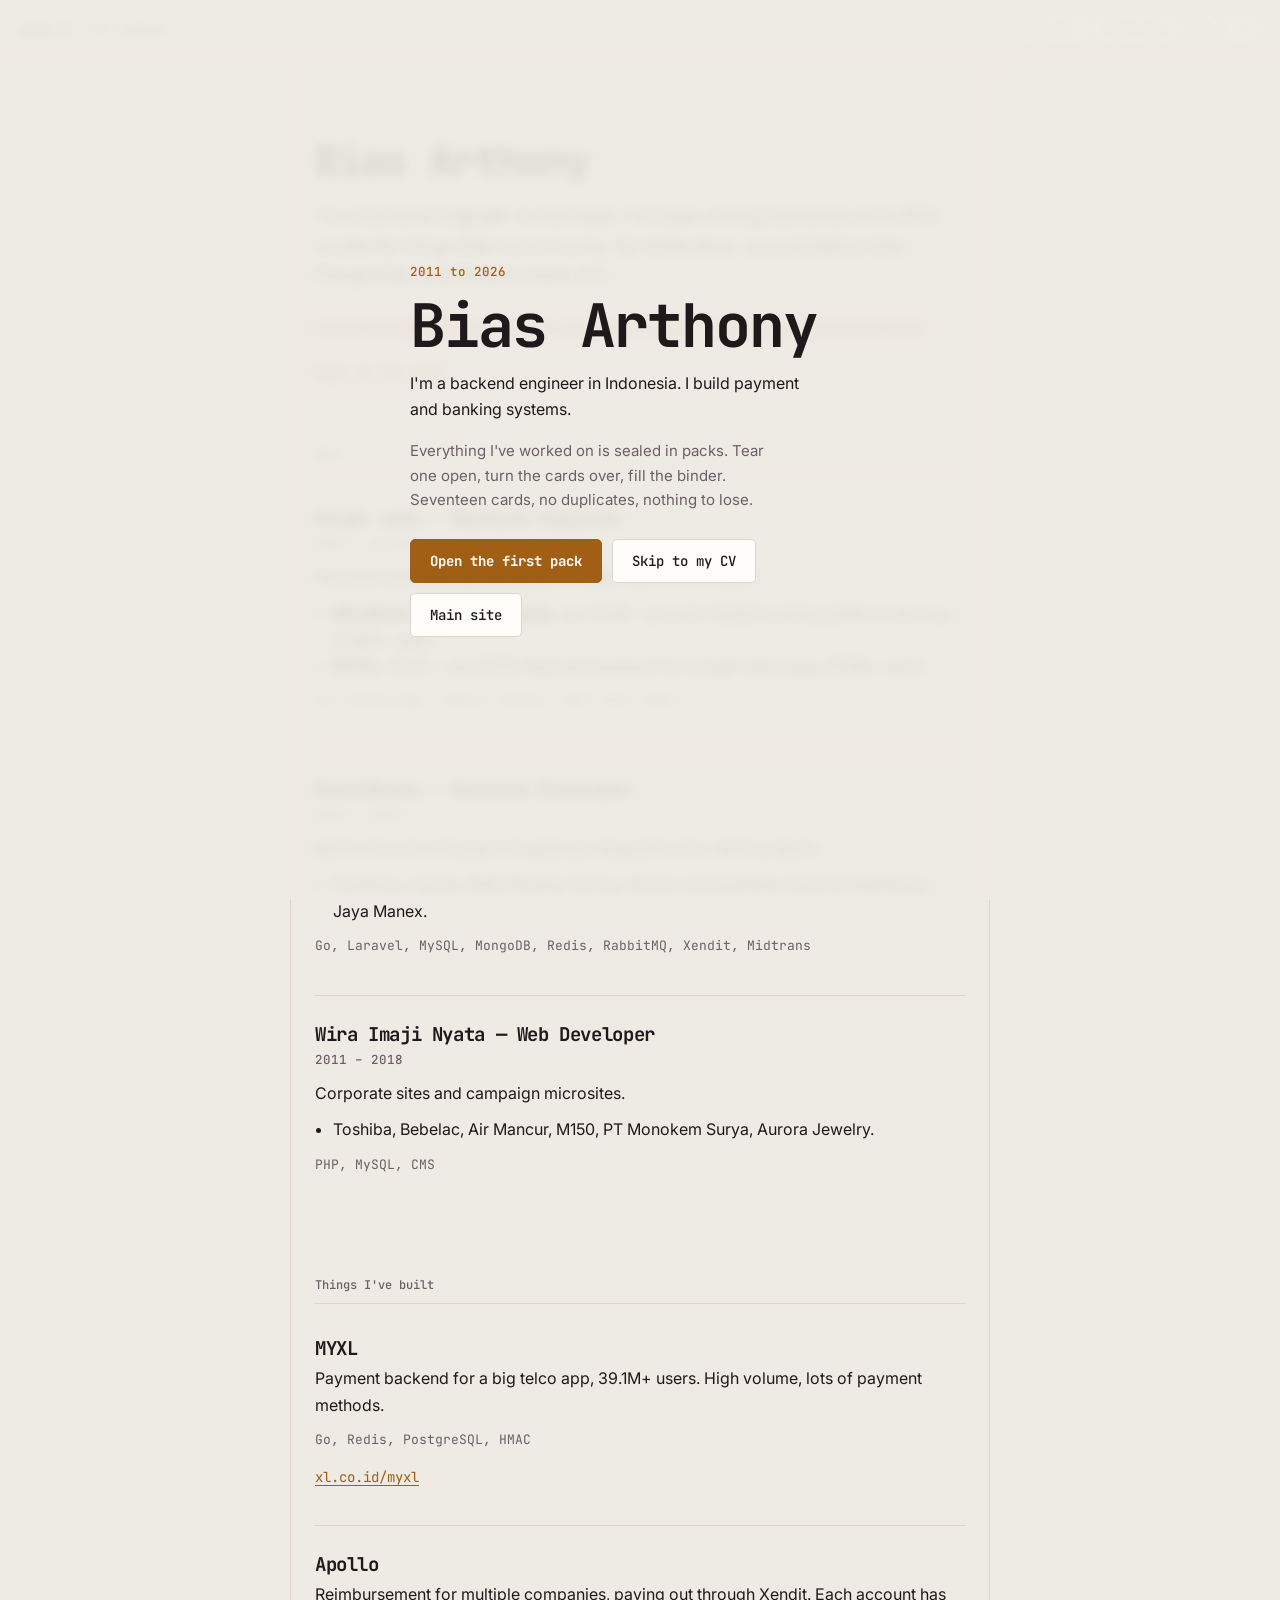
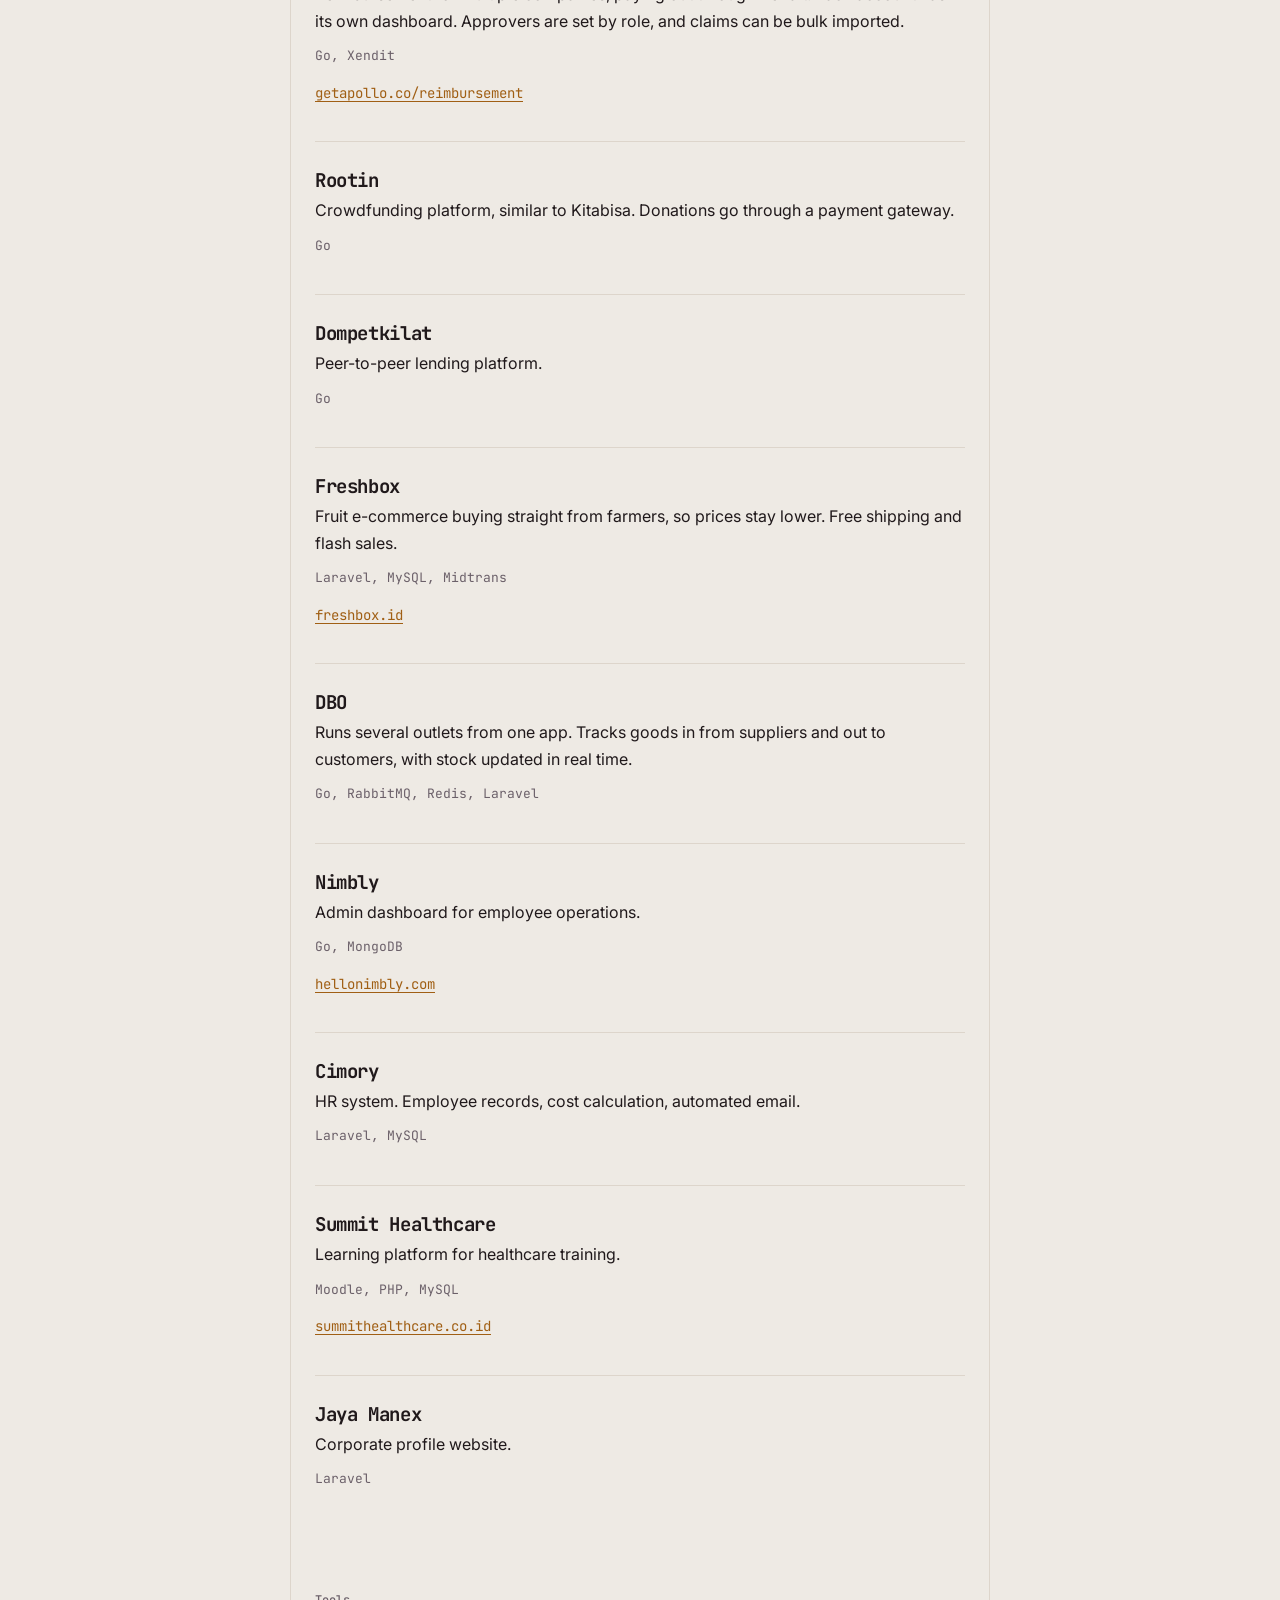
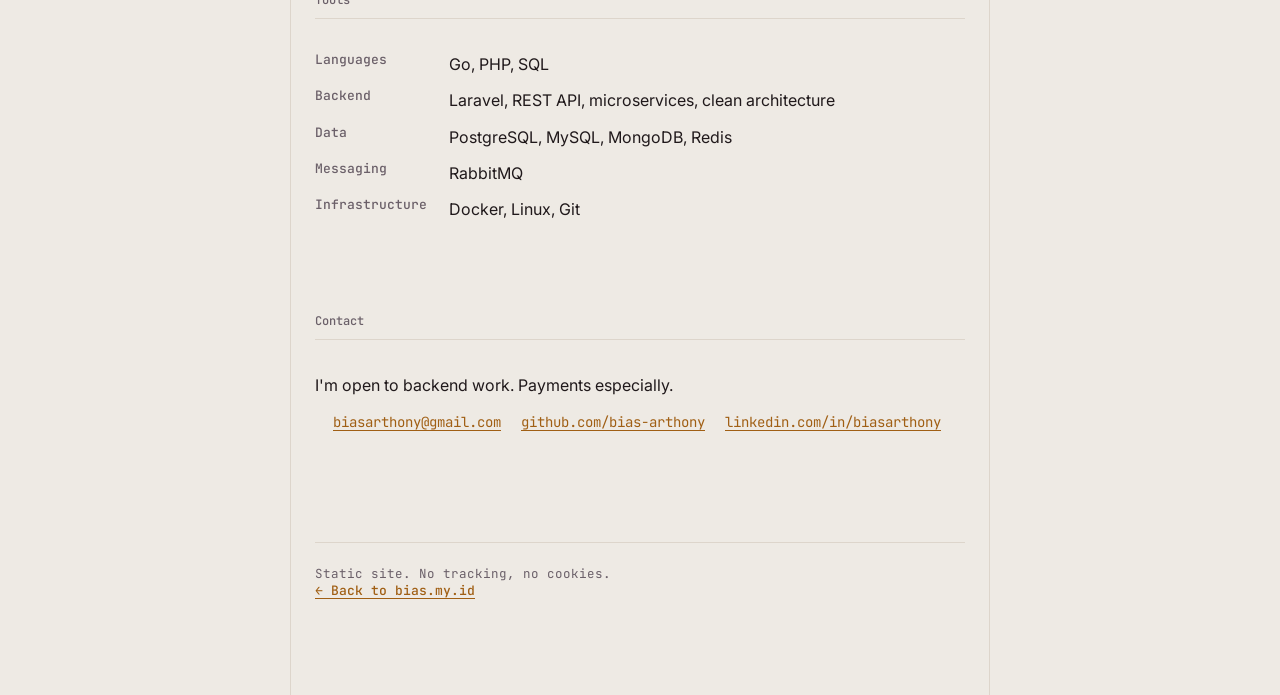
==== game/index.html @ 27e273a7 "Add card-pack game portfolio at /game/ (standalone, main site untouched) Co-Authored-By: Claude Opus" ====
<!DOCTYPE html>
<html lang="en" data-theme="dark">
<head>
<meta charset="utf-8">
<meta name="color-scheme" content="dark light">
<meta name="viewport" content="width=device-width, initial-scale=1, viewport-fit=cover">
<title>Bias Arthony — Backend Engineer (Go, PostgreSQL, Redis)</title>
<meta name="description" content="Bias Arthony, backend engineer in Indonesia. Payment and banking systems since 2011, in Go, Laravel, PostgreSQL and Redis. Open the packs or read the CV.">
<link rel="canonical" href="https://bias.my.id/game/">
<meta name="robots" content="noindex, follow">
<meta name="theme-color" content="#15121b" media="(prefers-color-scheme: dark)">
<meta name="theme-color" content="#eeeae4" media="(prefers-color-scheme: light)">
<meta property="og:type" content="profile">
<meta property="og:title" content="Bias Arthony — Backend Engineer">
<meta property="og:description" content="Backend engineer in Indonesia. Payments and banking since 2011.">
<meta property="og:url" content="https://bias.my.id/game/">
<meta name="twitter:card" content="summary_large_image">
<link rel="icon" href="data:image/svg+xml,%3Csvg xmlns='http://www.w3.org/2000/svg' viewBox='0 0 32 32'%3E%3Crect width='32' height='32' rx='6' fill='%2315121b'/%3E%3Crect x='9' y='6' width='14' height='20' rx='2' fill='%23d6984a'/%3E%3Cpath d='M9 11h14' stroke='%2315121b' stroke-width='2' stroke-dasharray='2 2'/%3E%3C/svg%3E">
<link rel="preconnect" href="https://fonts.googleapis.com">
<link rel="preconnect" href="https://fonts.gstatic.com" crossorigin>
<link rel="preload" as="style" href="https://fonts.googleapis.com/css2?family=Inter:wght@400;500;600&family=JetBrains+Mono:wght@400;500;700&display=swap" onload="this.onload=null;this.rel='stylesheet'">
<noscript><link rel="stylesheet" href="https://fonts.googleapis.com/css2?family=Inter:wght@400;500;600&family=JetBrains+Mono:wght@400;500;700&display=swap"></noscript>
<link rel="stylesheet" href="styles.css">
<script type="application/ld+json">
{"@context":"https://schema.org","@type":"Person","name":"Bias Arthony","jobTitle":"Backend Engineer","url":"https://bias.my.id/","email":"mailto:biasarthony@gmail.com","address":{"@type":"PostalAddress","addressCountry":"ID"},"sameAs":["https://github.com/bias-arthony","https://linkedin.com/in/biasarthony"],"knowsAbout":["Go","PHP","Laravel","PostgreSQL","MySQL","MongoDB","Redis","RabbitMQ","Docker","REST API","Microservices","Clean Architecture"],"worksFor":{"@type":"Organization","name":"Aleph Labs"}}
</script>
</head>
<body>

<a class="skip" href="#doc">Skip the game, read my CV</a>

<div id="game">
  <header id="bar">
    <p class="count">pack <b id="pack-n">1</b><span class="dim"> · <span id="left">17</span> sealed</span></p>
    <div class="bar-r">
      <button id="rip" class="ico wide" type="button">Rip it</button>
      <button id="flip-all" class="ico wide" type="button">Turn all</button>
      <button id="theme" class="ico" type="button" aria-label="Switch theme">◐</button>
      <a class="ico" href="#doc" aria-label="Read my CV">≡</a>
    </div>
  </header>

  <section id="play" hidden>
    <div id="stage">
      <div id="wrap" class="wrap" role="button" tabindex="0" aria-label="Sealed pack. Drag across it to tear it open.">
        <span class="strip"></span>
        <span class="mark">bias.my.id</span>
        <span class="sub">fifteen years, seventeen cards</span>
      </div>
      <div id="hand" hidden></div>
      <p id="tear-hint"></p>
      <button id="next" class="btn btn-p" type="button" hidden>Open the next pack</button>
    </div>

    <section id="binder-wrap">
      <h2>The binder <span class="bn"><span id="have">0</span>/<span id="all-n">17</span></span></h2>
      <div id="binder"></div>
    </section>
  </section>

  <div id="intro">
    <div class="in">
      <p class="kick">2011 to 2026</p>
      <h1>Bias Arthony</h1>
      <p class="sub">I'm a backend engineer in Indonesia. I build payment and banking systems.</p>
      <p class="how">Everything I've worked on is sealed in packs. Tear one open, turn the cards over, fill the binder. Seventeen cards, no duplicates, nothing to lose.</p>
      <div class="row">
        <button id="start" class="btn btn-p" type="button">Open the first pack</button>
        <a class="btn" href="#doc">Skip to my CV</a>
        <a class="btn" href="/">Main site</a>
      </div>
    </div>
  </div>

  <div id="done" hidden>
    <div class="in">
      <p class="kick">Binder complete</p>
      <h2>All seventeen</h2>
      <p class="sub">Fifteen years of it. If any of this looks like the kind of thing you need, I'm easy to reach.</p>
      <ul class="links">
        <li><a href="mailto:biasarthony@gmail.com">biasarthony@gmail.com</a></li>
        <li><a href="https://github.com/bias-arthony" rel="me">github.com/bias-arthony</a></li>
        <li><a href="https://linkedin.com/in/biasarthony" rel="me">linkedin.com/in/biasarthony</a></li>
      </ul>
      <div class="row">
        <button id="done-close" class="btn btn-p" type="button">Look at the binder</button>
        <button id="done-again" class="btn" type="button">Seal it up again</button>
        <a class="btn" href="#doc">Read my CV</a>
      </div>
    </div>
  </div>
</div>

<main id="doc">
  <header class="doc-top">
    <h2>Bias Arthony</h2>
    <p class="lede">I'm a backend engineer in Indonesia. I've been writing backends since 2011, mostly for things that move money. Go these days. Laravel before that. PostgreSQL and Redis in most of it.</p>
    <ul class="links">
      <li><a href="mailto:biasarthony@gmail.com">biasarthony@gmail.com</a></li>
      <li><a href="https://github.com/bias-arthony" rel="me">github.com/bias-arthony</a></li>
      <li><a href="https://linkedin.com/in/biasarthony" rel="me">linkedin.com/in/biasarthony</a></li>
    </ul>
    <p class="back"><a href="#game">Back to the game</a></p>
  </header>

  <section class="doc-sec">
    <h3>Work</h3>
    <article class="node" id="d-aleph" data-title="Aleph Labs" data-kind="2023 to now">
      <h4>Aleph Labs — Backend Engineer</h4>
      <p class="when">2023 – present</p>
      <p>Payment and banking backends for apps with a lot of users.</p>
      <ul>
        <li><b>BRI (Bank Rakyat Indonesia)</b>, Jan 2026 – present. Digital banking platform serving 47.8M+ users.</li>
        <li><b>MYXL</b>, 2023 – Jan 2026. Payment backend for a major telco app, 39.1M+ users.</li>
      </ul>
      <p class="stack">Go, PostgreSQL, Redis, Docker, REST API, HMAC</p>
    </article>
    <article class="node" id="d-rebel" data-title="RebelWorks" data-kind="2018 to 2023">
      <h4>RebelWorks — Backend Developer</h4>
      <p class="when">2018 – 2023</p>
      <p>Backend work and payment gateway integrations for client projects.</p>
      <ul><li>Freshbox, Apollo, DBO, Nimbly, Cimory, Rootin, Dompetkilat, Summit Healthcare, Jaya Manex.</li></ul>
      <p class="stack">Go, Laravel, MySQL, MongoDB, Redis, RabbitMQ, Xendit, Midtrans</p>
    </article>
    <article class="node" id="d-wira" data-title="Wira Imaji Nyata" data-kind="2011 to 2018">
      <h4>Wira Imaji Nyata — Web Developer</h4>
      <p class="when">2011 – 2018</p>
      <p>Corporate sites and campaign microsites.</p>
      <ul><li>Toshiba, Bebelac, Air Mancur, M150, PT Monokem Surya, Aurora Jewelry.</li></ul>
      <p class="stack">PHP, MySQL, CMS</p>
    </article>
  </section>

  <section class="doc-sec">
    <h3>Things I've built</h3>
    <article class="node" id="d-myxl" data-title="MYXL" data-kind="Payments">
      <h4>MYXL</h4>
      <p>Payment backend for a big telco app, 39.1M+ users. High volume, lots of payment methods.</p>
      <p class="stack">Go, Redis, PostgreSQL, HMAC</p>
      <p><a href="https://www.xl.co.id/myxl" rel="noopener">xl.co.id/myxl</a></p>
    </article>
    <article class="node" id="d-apollo" data-title="Apollo" data-kind="Payments">
      <h4>Apollo</h4>
      <p>Reimbursement for multiple companies, paying out through Xendit. Each account has its own dashboard. Approvers are set by role, and claims can be bulk imported.</p>
      <p class="stack">Go, Xendit</p>
      <p><a href="https://getapollo.co/reimbursement" rel="noopener">getapollo.co/reimbursement</a></p>
    </article>
    <article class="node" id="d-rootin" data-title="Rootin" data-kind="Payments">
      <h4>Rootin</h4>
      <p>Crowdfunding platform, similar to Kitabisa. Donations go through a payment gateway.</p>
      <p class="stack">Go</p>
    </article>
    <article class="node" id="d-dompetkilat" data-title="Dompetkilat" data-kind="Payments">
      <h4>Dompetkilat</h4>
      <p>Peer-to-peer lending platform.</p>
      <p class="stack">Go</p>
    </article>
    <article class="node" id="d-freshbox" data-title="Freshbox" data-kind="Commerce">
      <h4>Freshbox</h4>
      <p>Fruit e-commerce buying straight from farmers, so prices stay lower. Free shipping and flash sales.</p>
      <p class="stack">Laravel, MySQL, Midtrans</p>
      <p><a href="https://freshbox.id" rel="noopener">freshbox.id</a></p>
    </article>
    <article class="node" id="d-dbo" data-title="DBO" data-kind="Operations">
      <h4>DBO</h4>
      <p>Runs several outlets from one app. Tracks goods in from suppliers and out to customers, with stock updated in real time.</p>
      <p class="stack">Go, RabbitMQ, Redis, Laravel</p>
    </article>
    <article class="node" id="d-nimbly" data-title="Nimbly" data-kind="Operations">
      <h4>Nimbly</h4>
      <p>Admin dashboard for employee operations.</p>
      <p class="stack">Go, MongoDB</p>
      <p><a href="https://hellonimbly.com" rel="noopener">hellonimbly.com</a></p>
    </article>
    <article class="node" id="d-cimory" data-title="Cimory" data-kind="Operations">
      <h4>Cimory</h4>
      <p>HR system. Employee records, cost calculation, automated email.</p>
      <p class="stack">Laravel, MySQL</p>
    </article>
    <article class="node" id="d-summit" data-title="Summit Healthcare" data-kind="Platform">
      <h4>Summit Healthcare</h4>
      <p>Learning platform for healthcare training.</p>
      <p class="stack">Moodle, PHP, MySQL</p>
      <p><a href="https://summithealthcare.co.id" rel="noopener">summithealthcare.co.id</a></p>
    </article>
    <article class="node" id="d-jaya" data-title="Jaya Manex" data-kind="Platform">
      <h4>Jaya Manex</h4>
      <p>Corporate profile website.</p>
      <p class="stack">Laravel</p>
    </article>
  </section>

  <section class="doc-sec">
    <h3>Tools</h3>
    <article class="node">
      <dl class="stackgrid">
        <dt>Languages</dt><dd>Go, PHP, SQL</dd>
        <dt>Backend</dt><dd>Laravel, REST API, microservices, clean architecture</dd>
        <dt>Data</dt><dd>PostgreSQL, MySQL, MongoDB, Redis</dd>
        <dt>Messaging</dt><dd>RabbitMQ</dd>
        <dt>Infrastructure</dt><dd>Docker, Linux, Git</dd>
      </dl>
    </article>
  </section>

  <section class="doc-sec">
    <h3>Contact</h3>
    <article class="node">
      <p>I'm open to backend work. Payments especially.</p>
      <ul class="links">
        <li><a href="mailto:biasarthony@gmail.com">biasarthony@gmail.com</a></li>
        <li><a href="https://github.com/bias-arthony" rel="me noopener">github.com/bias-arthony</a></li>
        <li><a href="https://linkedin.com/in/biasarthony" rel="me noopener">linkedin.com/in/biasarthony</a></li>
      </ul>
    </article>
  </section>

  <footer class="doc-foot">
        <p>Static site. No tracking, no cookies.</p>
    <p class="back"><a href="/">← Back to bias.my.id</a></p>
  </footer>
</main>
<script src="pack.js" defer></script>
</body>
</html>
---- game/styles.css ----
:root{
  --bg:#15121b; --surf:#1d1a26; --surf2:#252130; --line:#2e2a3a; --fg:#ece7e2; --dim:#9a91a6;
  --acc:#d6984a;
  --t-site:#8f9aa6; --t-product:#5cc4a8; --t-platform:#c98ae0;
  --mono:"JetBrains Mono",ui-monospace,SFMono-Regular,Menlo,monospace;
  --sans:"Inter",system-ui,-apple-system,"Segoe UI",sans-serif;
}
[data-theme=light]{
  --bg:#eeeae4; --surf:#fffdfa; --surf2:#f4efe8; --line:#ddd5cb; --fg:#20191b; --dim:#6b6069; --acc:#a05f14;
  --t-site:#69737d; --t-product:#1f7a63; --t-platform:#7a4a96;
}
*{box-sizing:border-box}
html{scroll-behavior:smooth}
@media (prefers-reduced-motion:reduce){html{scroll-behavior:auto}*{animation:none!important;transition:none!important}}
body{margin:0;background:var(--bg);color:var(--fg);font-family:var(--sans);font-size:16px;line-height:1.65;-webkit-text-size-adjust:100%}
a{color:var(--acc);text-underline-offset:3px}
a:hover{color:var(--fg)}
:focus-visible{outline:2px solid var(--acc);outline-offset:3px;border-radius:3px}
.skip{position:fixed;top:8px;left:8px;z-index:99;transform:translateY(-200%);background:var(--surf);border:1px solid var(--acc);padding:8px 14px;border-radius:4px;font:500 13px var(--mono)}
.skip:focus{transform:none}
.btn{font:500 14px var(--mono);padding:12px 19px;border-radius:5px;border:1px solid var(--line);background:var(--surf);color:var(--fg);cursor:pointer;text-decoration:none;display:inline-block}
.btn:hover{border-color:var(--acc)}
.btn-p{background:var(--acc);border-color:var(--acc);color:#1a1208;font-weight:700}
[data-theme=light] .btn-p{color:#fff}
.row{display:flex;gap:10px;flex-wrap:wrap}

#bar{position:sticky;top:0;z-index:20;display:flex;justify-content:space-between;align-items:center;gap:14px;
  padding:max(12px,env(safe-area-inset-top)) 20px 12px;
  background:color-mix(in srgb,var(--bg) 92%,transparent);backdrop-filter:blur(8px);border-bottom:1px solid var(--line)}
.count{margin:0;font:500 13px var(--mono)}
.count b{font-size:15px}
.count .dim{color:var(--dim)}
.bar-r{display:flex;gap:6px}
.ico{height:34px;min-width:34px;display:grid;place-items:center;border-radius:5px;border:1px solid var(--line);
  background:var(--surf);color:var(--dim);font:500 12.5px var(--mono);cursor:pointer;text-decoration:none;line-height:1}
.ico.wide{padding:0 11px}
.ico:hover{color:var(--acc);border-color:var(--acc)}

#play{max-width:1000px;margin:0 auto;padding:0 20px 72px}
#play[hidden]{display:none}
#stage{min-height:62svh;display:flex;flex-direction:column;align-items:center;justify-content:center;gap:20px;padding:34px 0}

/* ── the pack ── */
.wrap{position:relative;width:min(300px,78vw);aspect-ratio:5/7;border-radius:10px;cursor:grab;
  background:linear-gradient(150deg,var(--surf2),var(--surf) 55%,var(--surf2));
  border:1px solid var(--line);overflow:hidden;touch-action:none;
  display:flex;flex-direction:column;align-items:center;justify-content:center;gap:8px;
  box-shadow:0 18px 40px rgba(0,0,0,.35)}
.wrap[hidden]{display:none}
.wrap::after{content:"";position:absolute;inset:0;pointer-events:none;
  background:repeating-linear-gradient(115deg,transparent 0 14px,color-mix(in srgb,var(--acc) 7%,transparent) 14px 28px)}
.wrap .strip{position:absolute;left:0;right:0;top:0;height:46px;background:var(--acc);
  clip-path:inset(0 0 0 calc(var(--tear,0) * 100%));
  transition:clip-path .04s linear}
.wrap.torn{animation:pop .4s ease-in forwards}
@keyframes pop{60%{transform:scale(1.04) rotate(-1deg);opacity:1}to{transform:scale(.7);opacity:0}}
.wrap .mark{font:700 20px var(--mono);letter-spacing:-.03em;z-index:1}
.wrap .sub{font:400 12px var(--mono);color:var(--dim);z-index:1}

#tear-hint{margin:0;font:500 13px var(--mono);color:var(--dim);text-align:center}

/* ── dealt cards ──
   Everything inside a card is scoped under .card. Generic names like .back
   collide with the CV document further down the page. */
#hand{display:flex;flex-wrap:wrap;gap:12px;justify-content:center}
#hand[hidden]{display:none}
.card{width:min(174px,40vw);aspect-ratio:5/7;border:0;background:none;padding:0;perspective:900px;cursor:pointer;
  animation:in .32s cubic-bezier(.2,.8,.3,1) backwards;animation-delay:calc(var(--i) * .07s)}
@keyframes in{from{opacity:0;transform:translateY(22px) rotate(-4deg)}}
.card .i3d{position:relative;display:block;width:100%;height:100%;transform-style:preserve-3d;
  transition:transform .5s cubic-bezier(.3,.1,.2,1)}
.card.up .i3d{transform:rotateY(180deg)}
.card .back,.card .front{position:absolute;inset:0;border-radius:9px;backface-visibility:hidden;border:1px solid var(--line);overflow:hidden}
.card .back{background:linear-gradient(150deg,var(--surf2),var(--surf) 60%,var(--surf2))}
.card .back::after{content:"";position:absolute;inset:0;
  background:repeating-linear-gradient(115deg,transparent 0 10px,color-mix(in srgb,var(--acc) 9%,transparent) 10px 20px)}
.card .front{transform:rotateY(180deg);background:var(--surf);display:flex;flex-direction:column;gap:5px;padding:12px 12px 11px;text-align:left}
.card .tier{font:500 9.5px var(--mono);letter-spacing:.04em;color:var(--dim)}
.card .nm{font:700 16px/1.15 var(--mono);letter-spacing:-.03em}
.card .ds{font-size:11.5px;line-height:1.45;color:var(--fg);flex:1;overflow:hidden}
.card .st{font:400 10px/1.5 var(--mono)}
.card .er{font:400 9.5px var(--mono);color:var(--dim);border-top:1px solid var(--line);padding-top:6px}

.t-site .front{border-color:color-mix(in srgb,var(--t-site) 45%,var(--line))}
.t-site .tier,.t-site .st{color:var(--t-site)}
.t-product .front{border-color:color-mix(in srgb,var(--t-product) 50%,var(--line))}
.t-product .tier,.t-product .st{color:var(--t-product)}
.t-platform .front{border-color:var(--t-platform);
  background:linear-gradient(160deg,color-mix(in srgb,var(--t-platform) 15%,var(--surf)),var(--surf) 60%)}
.t-platform .tier,.t-platform .st{color:var(--t-platform)}
.card.t-platform.up .front{animation:shine .9s ease-out}
@keyframes shine{from{box-shadow:0 0 0 0 color-mix(in srgb,var(--t-platform) 65%,transparent)}
  to{box-shadow:0 0 0 22px transparent}}

/* ── binder ── */
#binder-wrap{border-top:1px solid var(--line);padding-top:26px}
#binder-wrap h2{margin:0 0 14px;font:700 17px var(--mono);letter-spacing:-.02em}
.bn{color:var(--dim);font-weight:400;font-size:13px;margin-left:6px}
#binder{display:grid;grid-template-columns:repeat(auto-fill,minmax(104px,1fr));gap:9px}
.slot{aspect-ratio:5/7;border:1px dashed var(--line);border-radius:7px;display:grid;place-items:center;
  padding:7px;background:var(--surf);text-align:center}
.slot span{font:700 11px/1.25 var(--mono);letter-spacing:-.02em;word-break:break-word}
.slot.have{border-style:solid}
.slot.t-site.have{border-color:color-mix(in srgb,var(--t-site) 55%,var(--line))}
.slot.t-product.have{border-color:color-mix(in srgb,var(--t-product) 55%,var(--line))}
.slot.t-platform.have{border-color:var(--t-platform);background:color-mix(in srgb,var(--t-platform) 10%,var(--surf))}

/* ── overlays ── */
#intro,#done{position:fixed;inset:0;z-index:40;display:grid;place-items:center;padding:28px 22px;
  background:color-mix(in srgb,var(--bg) 90%,transparent);backdrop-filter:blur(6px);overflow:auto}
#intro[hidden],#done[hidden]{display:none}
.in{max-width:46ch;width:100%}
.kick{font:500 12.5px var(--mono);color:var(--acc);margin:0 0 16px}
#intro h1{font:700 clamp(38px,10vw,60px)/1 var(--mono);letter-spacing:-.035em;margin:0 0 14px}
#done h2{font:700 clamp(28px,7vw,40px)/1.05 var(--mono);letter-spacing:-.03em;margin:0 0 16px}
.in .sub{margin:0 0 16px;max-width:42ch;font-family:var(--sans);font-size:16px;color:var(--fg)}
.how{margin:0 0 26px;color:var(--dim);font-size:15px;max-width:42ch}
#done .links{margin-bottom:22px}

/* ── document ── */
#doc{max-width:70ch;margin:0 auto;padding:80px 24px 96px;border-left:1px solid var(--line);border-right:1px solid var(--line)}
.doc-top h2{font:700 clamp(28px,6vw,40px)/1.1 var(--mono);letter-spacing:-.03em;margin:0 0 18px}
.lede{font-size:18px;margin:0 0 22px;max-width:62ch}
.links{list-style:none;margin:0 0 18px;padding:0;display:flex;flex-wrap:wrap;gap:6px 20px}
.links a{font:400 14px var(--mono)}
.back a{font:500 13px var(--mono)}
.doc-sec{margin-top:64px}
.doc-sec>h3{font:500 12px var(--mono);color:var(--dim);margin:0 0 6px;padding-bottom:10px;border-bottom:1px solid var(--line)}
.node{padding:26px 0;border-bottom:1px solid var(--line)}
.node:last-child{border-bottom:0}
.node h4{font:700 19px var(--mono);letter-spacing:-.02em;margin:0 0 4px}
.node p{margin:0 0 10px}
.node ul{margin:0 0 10px;padding-left:18px}
.when{font:500 12.5px var(--mono);color:var(--dim);margin-bottom:12px!important}
.stack{font:400 13px/1.9 var(--mono);color:var(--dim)}
.node a{font-family:var(--mono);font-size:14px}
.stackgrid{display:grid;grid-template-columns:minmax(96px,auto) 1fr;gap:10px 22px;margin:0}
.stackgrid dt{font:500 13px var(--mono);color:var(--dim)}
.stackgrid dd{margin:0}
.doc-foot{margin-top:72px;padding-top:22px;border-top:1px solid var(--line)}
.doc-foot p{margin:0;font:400 12.5px var(--mono);color:var(--dim)}

@media (max-width:640px){
  #doc{padding:56px 18px 72px;border:0}
  .lede{font-size:16.5px}
  #play{padding:0 14px 60px}
  #stage{min-height:58svh;padding:24px 0}
  #bar{padding-left:14px;padding-right:14px}
  .count .dim{display:none}
  #binder{grid-template-columns:repeat(auto-fill,minmax(84px,1fr));gap:7px}
  .slot span{font-size:9.5px}
  .card{width:min(148px,43vw)}
  .card .nm{font-size:14px}
  .card .ds{font-size:10.5px}
}
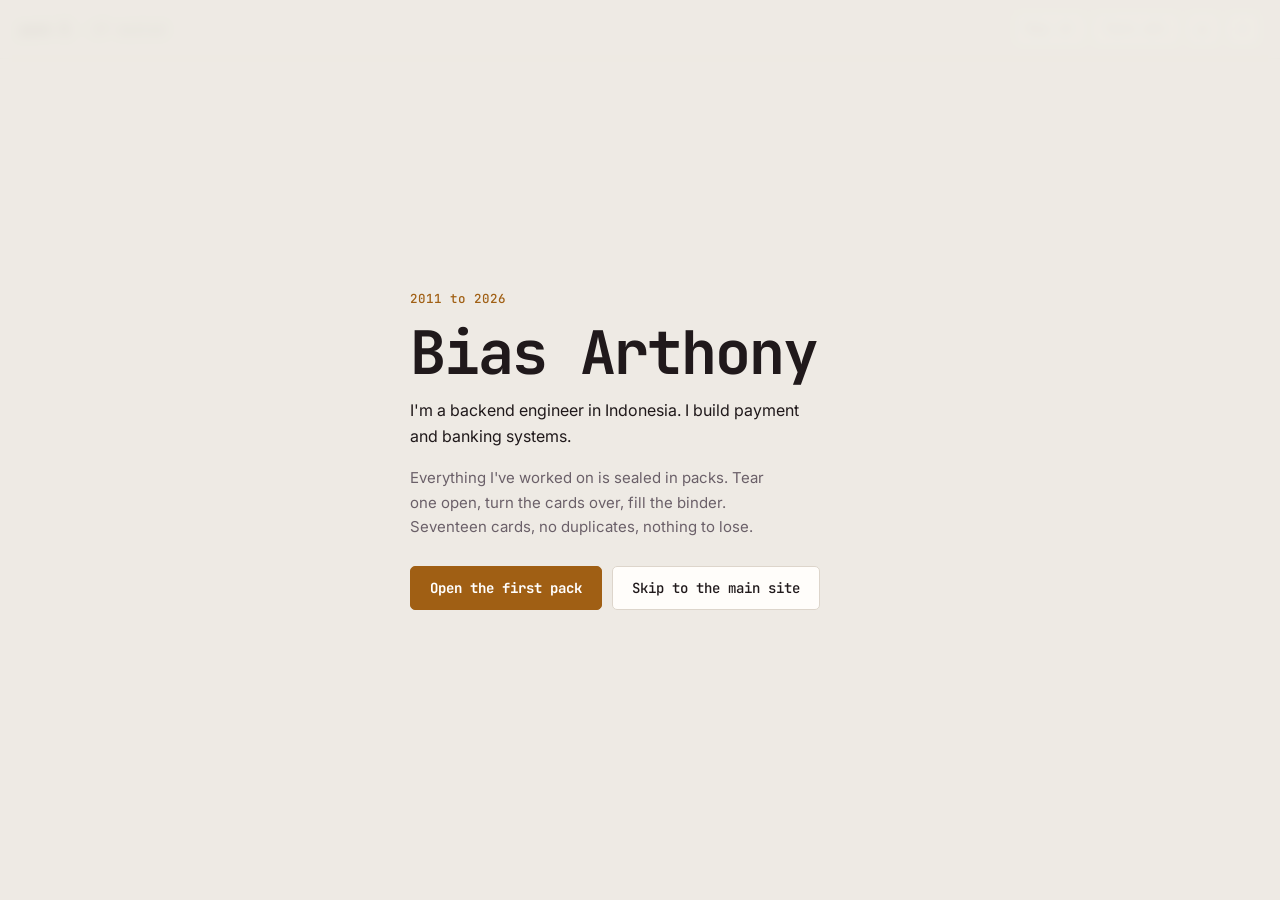
==== commit c78fb0e9: "Game page: drop duplicated CV, move entry link to header - /game/ is now the game only; all "CV" lin" ====
--- a/game/index.html
+++ b/game/index.html
@@ -5,7 +5,7 @@
 <meta name="color-scheme" content="dark light">
 <meta name="viewport" content="width=device-width, initial-scale=1, viewport-fit=cover">
 <title>Bias Arthony — Backend Engineer (Go, PostgreSQL, Redis)</title>
-<meta name="description" content="Bias Arthony, backend engineer in Indonesia. Payment and banking systems since 2011, in Go, Laravel, PostgreSQL and Redis. Open the packs or read the CV.">
+<meta name="description" content="Bias Arthony, backend engineer in Indonesia. Payment and banking systems since 2011. Open the packs.">
 <link rel="canonical" href="https://bias.my.id/game/">
 <meta name="robots" content="noindex, follow">
 <meta name="theme-color" content="#15121b" media="(prefers-color-scheme: dark)">
@@ -27,7 +27,7 @@
 </head>
 <body>
 
-<a class="skip" href="#doc">Skip the game, read my CV</a>
+<a class="skip" href="/">Skip the game, go to the main site</a>
 
 <div id="game">
   <header id="bar">
@@ -36,7 +36,7 @@
       <button id="rip" class="ico wide" type="button">Rip it</button>
       <button id="flip-all" class="ico wide" type="button">Turn all</button>
       <button id="theme" class="ico" type="button" aria-label="Switch theme">◐</button>
-      <a class="ico" href="#doc" aria-label="Read my CV">≡</a>
+      <a class="ico" href="/" aria-label="Back to the main site">≡</a>
     </div>
   </header>
 
@@ -66,8 +66,7 @@
       <p class="how">Everything I've worked on is sealed in packs. Tear one open, turn the cards over, fill the binder. Seventeen cards, no duplicates, nothing to lose.</p>
       <div class="row">
         <button id="start" class="btn btn-p" type="button">Open the first pack</button>
-        <a class="btn" href="#doc">Skip to my CV</a>
-        <a class="btn" href="/">Main site</a>
+        <a class="btn" href="/">Skip to the main site</a>
       </div>
     </div>
   </div>
@@ -85,141 +84,12 @@
       <div class="row">
         <button id="done-close" class="btn btn-p" type="button">Look at the binder</button>
         <button id="done-again" class="btn" type="button">Seal it up again</button>
-        <a class="btn" href="#doc">Read my CV</a>
+        <a class="btn" href="/">Back to the site</a>
       </div>
     </div>
   </div>
 </div>
 
-<main id="doc">
-  <header class="doc-top">
-    <h2>Bias Arthony</h2>
-    <p class="lede">I'm a backend engineer in Indonesia. I've been writing backends since 2011, mostly for things that move money. Go these days. Laravel before that. PostgreSQL and Redis in most of it.</p>
-    <ul class="links">
-      <li><a href="mailto:biasarthony@gmail.com">biasarthony@gmail.com</a></li>
-      <li><a href="https://github.com/bias-arthony" rel="me">github.com/bias-arthony</a></li>
-      <li><a href="https://linkedin.com/in/biasarthony" rel="me">linkedin.com/in/biasarthony</a></li>
-    </ul>
-    <p class="back"><a href="#game">Back to the game</a></p>
-  </header>
-
-  <section class="doc-sec">
-    <h3>Work</h3>
-    <article class="node" id="d-aleph" data-title="Aleph Labs" data-kind="2023 to now">
-      <h4>Aleph Labs — Backend Engineer</h4>
-      <p class="when">2023 – present</p>
-      <p>Payment and banking backends for apps with a lot of users.</p>
-      <ul>
-        <li><b>BRI (Bank Rakyat Indonesia)</b>, Jan 2026 – present. Digital banking platform serving 47.8M+ users.</li>
-        <li><b>MYXL</b>, 2023 – Jan 2026. Payment backend for a major telco app, 39.1M+ users.</li>
-      </ul>
-      <p class="stack">Go, PostgreSQL, Redis, Docker, REST API, HMAC</p>
-    </article>
-    <article class="node" id="d-rebel" data-title="RebelWorks" data-kind="2018 to 2023">
-      <h4>RebelWorks — Backend Developer</h4>
-      <p class="when">2018 – 2023</p>
-      <p>Backend work and payment gateway integrations for client projects.</p>
-      <ul><li>Freshbox, Apollo, DBO, Nimbly, Cimory, Rootin, Dompetkilat, Summit Healthcare, Jaya Manex.</li></ul>
-      <p class="stack">Go, Laravel, MySQL, MongoDB, Redis, RabbitMQ, Xendit, Midtrans</p>
-    </article>
-    <article class="node" id="d-wira" data-title="Wira Imaji Nyata" data-kind="2011 to 2018">
-      <h4>Wira Imaji Nyata — Web Developer</h4>
-      <p class="when">2011 – 2018</p>
-      <p>Corporate sites and campaign microsites.</p>
-      <ul><li>Toshiba, Bebelac, Air Mancur, M150, PT Monokem Surya, Aurora Jewelry.</li></ul>
-      <p class="stack">PHP, MySQL, CMS</p>
-    </article>
-  </section>
-
-  <section class="doc-sec">
-    <h3>Things I've built</h3>
-    <article class="node" id="d-myxl" data-title="MYXL" data-kind="Payments">
-      <h4>MYXL</h4>
-      <p>Payment backend for a big telco app, 39.1M+ users. High volume, lots of payment methods.</p>
-      <p class="stack">Go, Redis, PostgreSQL, HMAC</p>
-      <p><a href="https://www.xl.co.id/myxl" rel="noopener">xl.co.id/myxl</a></p>
-    </article>
-    <article class="node" id="d-apollo" data-title="Apollo" data-kind="Payments">
-      <h4>Apollo</h4>
-      <p>Reimbursement for multiple companies, paying out through Xendit. Each account has its own dashboard. Approvers are set by role, and claims can be bulk imported.</p>
-      <p class="stack">Go, Xendit</p>
-      <p><a href="https://getapollo.co/reimbursement" rel="noopener">getapollo.co/reimbursement</a></p>
-    </article>
-    <article class="node" id="d-rootin" data-title="Rootin" data-kind="Payments">
-      <h4>Rootin</h4>
-      <p>Crowdfunding platform, similar to Kitabisa. Donations go through a payment gateway.</p>
-      <p class="stack">Go</p>
-    </article>
-    <article class="node" id="d-dompetkilat" data-title="Dompetkilat" data-kind="Payments">
-      <h4>Dompetkilat</h4>
-      <p>Peer-to-peer lending platform.</p>
-      <p class="stack">Go</p>
-    </article>
-    <article class="node" id="d-freshbox" data-title="Freshbox" data-kind="Commerce">
-      <h4>Freshbox</h4>
-      <p>Fruit e-commerce buying straight from farmers, so prices stay lower. Free shipping and flash sales.</p>
-      <p class="stack">Laravel, MySQL, Midtrans</p>
-      <p><a href="https://freshbox.id" rel="noopener">freshbox.id</a></p>
-    </article>
-    <article class="node" id="d-dbo" data-title="DBO" data-kind="Operations">
-      <h4>DBO</h4>
-      <p>Runs several outlets from one app. Tracks goods in from suppliers and out to customers, with stock updated in real time.</p>
-      <p class="stack">Go, RabbitMQ, Redis, Laravel</p>
-    </article>
-    <article class="node" id="d-nimbly" data-title="Nimbly" data-kind="Operations">
-      <h4>Nimbly</h4>
-      <p>Admin dashboard for employee operations.</p>
-      <p class="stack">Go, MongoDB</p>
-      <p><a href="https://hellonimbly.com" rel="noopener">hellonimbly.com</a></p>
-    </article>
-    <article class="node" id="d-cimory" data-title="Cimory" data-kind="Operations">
-      <h4>Cimory</h4>
-      <p>HR system. Employee records, cost calculation, automated email.</p>
-      <p class="stack">Laravel, MySQL</p>
-    </article>
-    <article class="node" id="d-summit" data-title="Summit Healthcare" data-kind="Platform">
-      <h4>Summit Healthcare</h4>
-      <p>Learning platform for healthcare training.</p>
-      <p class="stack">Moodle, PHP, MySQL</p>
-      <p><a href="https://summithealthcare.co.id" rel="noopener">summithealthcare.co.id</a></p>
-    </article>
-    <article class="node" id="d-jaya" data-title="Jaya Manex" data-kind="Platform">
-      <h4>Jaya Manex</h4>
-      <p>Corporate profile website.</p>
-      <p class="stack">Laravel</p>
-    </article>
-  </section>
-
-  <section class="doc-sec">
-    <h3>Tools</h3>
-    <article class="node">
-      <dl class="stackgrid">
-        <dt>Languages</dt><dd>Go, PHP, SQL</dd>
-        <dt>Backend</dt><dd>Laravel, REST API, microservices, clean architecture</dd>
-        <dt>Data</dt><dd>PostgreSQL, MySQL, MongoDB, Redis</dd>
-        <dt>Messaging</dt><dd>RabbitMQ</dd>
-        <dt>Infrastructure</dt><dd>Docker, Linux, Git</dd>
-      </dl>
-    </article>
-  </section>
-
-  <section class="doc-sec">
-    <h3>Contact</h3>
-    <article class="node">
-      <p>I'm open to backend work. Payments especially.</p>
-      <ul class="links">
-        <li><a href="mailto:biasarthony@gmail.com">biasarthony@gmail.com</a></li>
-        <li><a href="https://github.com/bias-arthony" rel="me noopener">github.com/bias-arthony</a></li>
-        <li><a href="https://linkedin.com/in/biasarthony" rel="me noopener">linkedin.com/in/biasarthony</a></li>
-      </ul>
-    </article>
-  </section>
-
-  <footer class="doc-foot">
-        <p>Static site. No tracking, no cookies.</p>
-    <p class="back"><a href="/">← Back to bias.my.id</a></p>
-  </footer>
-</main>
 <script src="pack.js" defer></script>
 </body>
 </html>
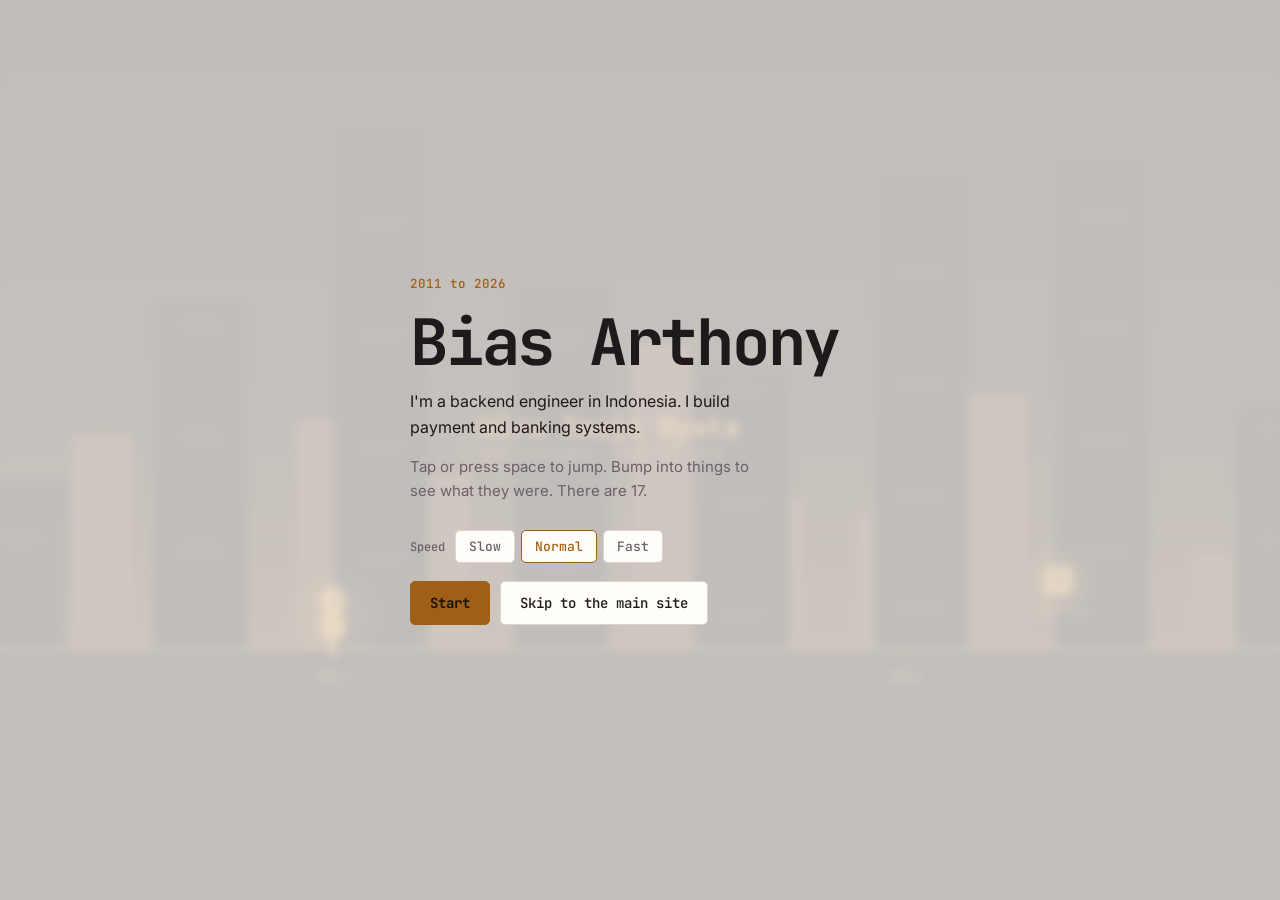
==== commit 6648d3a0: "Swap /game/ to the side-scrolling runner Replaces the card-pack game with the canvas runner: jump th" ====
--- a/game/index.html
+++ b/game/index.html
@@ -5,7 +5,7 @@
 <meta name="color-scheme" content="dark light">
 <meta name="viewport" content="width=device-width, initial-scale=1, viewport-fit=cover">
 <title>Bias Arthony — Backend Engineer (Go, PostgreSQL, Redis)</title>
-<meta name="description" content="Bias Arthony, backend engineer in Indonesia. Payment and banking systems since 2011. Open the packs.">
+<meta name="description" content="Bias Arthony, backend engineer in Indonesia. Payment and banking systems since 2011, in Go, Laravel, PostgreSQL and Redis. Play through the timeline.">
 <link rel="canonical" href="https://bias.my.id/game/">
 <meta name="robots" content="noindex, follow">
 <meta name="theme-color" content="#15121b" media="(prefers-color-scheme: dark)">
@@ -15,7 +15,7 @@
 <meta property="og:description" content="Backend engineer in Indonesia. Payments and banking since 2011.">
 <meta property="og:url" content="https://bias.my.id/game/">
 <meta name="twitter:card" content="summary_large_image">
-<link rel="icon" href="data:image/svg+xml,%3Csvg xmlns='http://www.w3.org/2000/svg' viewBox='0 0 32 32'%3E%3Crect width='32' height='32' rx='6' fill='%2315121b'/%3E%3Crect x='9' y='6' width='14' height='20' rx='2' fill='%23d6984a'/%3E%3Cpath d='M9 11h14' stroke='%2315121b' stroke-width='2' stroke-dasharray='2 2'/%3E%3C/svg%3E">
+<link rel="icon" href="data:image/svg+xml,%3Csvg xmlns='http://www.w3.org/2000/svg' viewBox='0 0 32 32'%3E%3Crect width='32' height='32' rx='6' fill='%2315121b'/%3E%3Ccircle cx='16' cy='12' r='5' fill='%23d6984a'/%3E%3Cpath d='M16 17v7M16 24l-4 4M16 24l4 4' stroke='%23d6984a' stroke-width='2.5' stroke-linecap='round'/%3E%3C/svg%3E">
 <link rel="preconnect" href="https://fonts.googleapis.com">
 <link rel="preconnect" href="https://fonts.gstatic.com" crossorigin>
 <link rel="preload" as="style" href="https://fonts.googleapis.com/css2?family=Inter:wght@400;500;600&family=JetBrains+Mono:wght@400;500;700&display=swap" onload="this.onload=null;this.rel='stylesheet'">
@@ -30,66 +30,57 @@
 <a class="skip" href="/">Skip the game, go to the main site</a>
 
 <div id="game">
-  <header id="bar">
-    <p class="count">pack <b id="pack-n">1</b><span class="dim"> · <span id="left">17</span> sealed</span></p>
-    <div class="bar-r">
-      <button id="rip" class="ico wide" type="button">Rip it</button>
-      <button id="flip-all" class="ico wide" type="button">Turn all</button>
-      <button id="theme" class="ico" type="button" aria-label="Switch theme">◐</button>
-      <a class="ico" href="/" aria-label="Back to the main site">≡</a>
-    </div>
-  </header>
-
-  <section id="play" hidden>
-    <div id="stage">
-      <div id="wrap" class="wrap" role="button" tabindex="0" aria-label="Sealed pack. Drag across it to tear it open.">
-        <span class="strip"></span>
-        <span class="mark">bias.my.id</span>
-        <span class="sub">fifteen years, seventeen cards</span>
-      </div>
-      <div id="hand" hidden></div>
-      <p id="tear-hint"></p>
-      <button id="next" class="btn btn-p" type="button" hidden>Open the next pack</button>
-    </div>
-
-    <section id="binder-wrap">
-      <h2>The binder <span class="bn"><span id="have">0</span>/<span id="all-n">17</span></span></h2>
-      <div id="binder"></div>
-    </section>
-  </section>
+  <canvas id="stage" role="img" aria-label="A side-scrolling run through fifteen years of work. The same information is written out in the document below."></canvas>
 
   <div id="intro">
     <div class="in">
       <p class="kick">2011 to 2026</p>
       <h1>Bias Arthony</h1>
       <p class="sub">I'm a backend engineer in Indonesia. I build payment and banking systems.</p>
-      <p class="how">Everything I've worked on is sealed in packs. Tear one open, turn the cards over, fill the binder. Seventeen cards, no duplicates, nothing to lose.</p>
+      <p class="how">Tap or press space to jump. Bump into things to see what they were. There are <span id="intro-total">17</span>.</p>
+      <div class="speed" role="group" aria-label="Running speed">
+        <span class="sp-k">Speed</span>
+        <button class="sp" data-s="slow" type="button">Slow</button>
+        <button class="sp" data-s="normal" type="button">Normal</button>
+        <button class="sp" data-s="fast" type="button">Fast</button>
+      </div>
       <div class="row">
-        <button id="start" class="btn btn-p" type="button">Open the first pack</button>
+        <button id="go" class="btn btn-p" type="button">Start</button>
         <a class="btn" href="/">Skip to the main site</a>
       </div>
     </div>
   </div>
 
-  <div id="done" hidden>
+  <div id="hud" hidden>
+    <p class="found"><span id="found">0</span><span class="sl">/</span><span id="total">17</span> found<span class="sp-now" id="sp-now"></span></p>
+    <div class="hud-r">
+      <button id="slower" class="ico" type="button" aria-label="Slow down">−</button>
+      <button id="faster" class="ico" type="button" aria-label="Speed up">+</button>
+      <button id="theme" class="ico" type="button" aria-label="Switch theme">◐</button>
+      <a class="ico" href="/" aria-label="Back to the main site">≡</a>
+    </div>
+  </div>
+
+  <div id="cards" aria-live="polite"></div>
+
+  <div id="over" hidden>
     <div class="in">
-      <p class="kick">Binder complete</p>
-      <h2>All seventeen</h2>
-      <p class="sub">Fifteen years of it. If any of this looks like the kind of thing you need, I'm easy to reach.</p>
+      <p class="kick">You found <span id="over-n">0</span>.</p>
+      <h2>Here's all of it</h2>
+      <div id="over-list"></div>
       <ul class="links">
         <li><a href="mailto:biasarthony@gmail.com">biasarthony@gmail.com</a></li>
         <li><a href="https://github.com/bias-arthony" rel="me">github.com/bias-arthony</a></li>
         <li><a href="https://linkedin.com/in/biasarthony" rel="me">linkedin.com/in/biasarthony</a></li>
       </ul>
       <div class="row">
-        <button id="done-close" class="btn btn-p" type="button">Look at the binder</button>
-        <button id="done-again" class="btn" type="button">Seal it up again</button>
+        <button id="again" class="btn btn-p" type="button">Run again</button>
         <a class="btn" href="/">Back to the site</a>
       </div>
     </div>
   </div>
 </div>
 
-<script src="pack.js" defer></script>
+<script src="game.js" defer></script>
 </body>
 </html>
--- a/game/styles.css
+++ b/game/styles.css
@@ -1,13 +1,11 @@
 :root{
-  --bg:#15121b; --surf:#1d1a26; --surf2:#252130; --line:#2e2a3a; --fg:#ece7e2; --dim:#9a91a6;
+  --bg:#15121b; --surf:#1d1a26; --line:#2e2a3a; --fg:#ece7e2; --dim:#9a91a6;
   --acc:#d6984a;
-  --t-site:#8f9aa6; --t-product:#5cc4a8; --t-platform:#c98ae0;
   --mono:"JetBrains Mono",ui-monospace,SFMono-Regular,Menlo,monospace;
   --sans:"Inter",system-ui,-apple-system,"Segoe UI",sans-serif;
 }
 [data-theme=light]{
-  --bg:#eeeae4; --surf:#fffdfa; --surf2:#f4efe8; --line:#ddd5cb; --fg:#20191b; --dim:#6b6069; --acc:#a05f14;
-  --t-site:#69737d; --t-product:#1f7a63; --t-platform:#7a4a96;
+  --bg:#eeeae4; --surf:#fffdfa; --line:#ddd5cb; --fg:#20191b; --dim:#6b6069; --acc:#a05f14;
 }
 *{box-sizing:border-box}
 html{scroll-behavior:smooth}
@@ -15,107 +13,67 @@
 body{margin:0;background:var(--bg);color:var(--fg);font-family:var(--sans);font-size:16px;line-height:1.65;-webkit-text-size-adjust:100%}
 a{color:var(--acc);text-underline-offset:3px}
 a:hover{color:var(--fg)}
-:focus-visible{outline:2px solid var(--acc);outline-offset:3px;border-radius:3px}
+:focus-visible{outline:2px solid var(--acc);outline-offset:3px;border-radius:2px}
 .skip{position:fixed;top:8px;left:8px;z-index:99;transform:translateY(-200%);background:var(--surf);border:1px solid var(--acc);padding:8px 14px;border-radius:4px;font:500 13px var(--mono)}
 .skip:focus{transform:none}
 .btn{font:500 14px var(--mono);padding:12px 19px;border-radius:5px;border:1px solid var(--line);background:var(--surf);color:var(--fg);cursor:pointer;text-decoration:none;display:inline-block}
 .btn:hover{border-color:var(--acc)}
 .btn-p{background:var(--acc);border-color:var(--acc);color:#1a1208;font-weight:700}
-[data-theme=light] .btn-p{color:#fff}
 .row{display:flex;gap:10px;flex-wrap:wrap}
+.speed{display:flex;align-items:center;gap:6px;flex-wrap:wrap;margin:0 0 18px}
+.sp-k{font:500 12px var(--mono);color:var(--dim);margin-right:4px}
+.sp{font:500 13px var(--mono);padding:7px 13px;border-radius:5px;border:1px solid var(--line);
+  background:var(--surf);color:var(--dim);cursor:pointer}
+.sp:hover{color:var(--fg)}
+.sp.on{border-color:var(--acc);color:var(--acc)}
+.sp-now{font:500 12px var(--mono);color:var(--dim);margin-left:10px;text-transform:none}
 
-#bar{position:sticky;top:0;z-index:20;display:flex;justify-content:space-between;align-items:center;gap:14px;
-  padding:max(12px,env(safe-area-inset-top)) 20px 12px;
-  background:color-mix(in srgb,var(--bg) 92%,transparent);backdrop-filter:blur(8px);border-bottom:1px solid var(--line)}
-.count{margin:0;font:500 13px var(--mono)}
-.count b{font-size:15px}
-.count .dim{color:var(--dim)}
-.bar-r{display:flex;gap:6px}
-.ico{height:34px;min-width:34px;display:grid;place-items:center;border-radius:5px;border:1px solid var(--line);
-  background:var(--surf);color:var(--dim);font:500 12.5px var(--mono);cursor:pointer;text-decoration:none;line-height:1}
-.ico.wide{padding:0 11px}
+/* ── stage ── */
+#game{position:relative;height:100svh;min-height:480px;overflow:hidden;background:var(--bg)}
+#stage{display:block;width:100%;height:100%;touch-action:manipulation;cursor:pointer}
+
+#intro,#over{position:absolute;inset:0;z-index:20;display:grid;place-items:center;padding:26px 22px;
+  background:color-mix(in srgb,var(--bg) 80%,transparent);backdrop-filter:blur(4px);overflow:auto}
+#intro[hidden],#over[hidden]{display:none}
+.in{max-width:46ch;width:100%}
+.kick{font:500 12.5px var(--mono);color:var(--acc);margin:0 0 18px}
+#intro h1{font:700 clamp(38px,10vw,64px)/1 var(--mono);letter-spacing:-.035em;margin:0 0 14px}
+#over h2{font:700 clamp(26px,7vw,40px)/1.05 var(--mono);letter-spacing:-.03em;margin:0 0 22px}
+.sub{margin:0 0 14px;max-width:38ch}
+.how{margin:0 0 26px;color:var(--dim);font-size:15px;max-width:40ch}
+
+/* ── hud ── */
+#hud{position:absolute;inset:0 0 auto;z-index:10;display:flex;justify-content:space-between;align-items:flex-start;
+  padding:max(14px,env(safe-area-inset-top)) 14px 0;pointer-events:none}
+#hud[hidden]{display:none}
+.found{margin:0;font:700 17px var(--mono);text-shadow:0 1px 6px rgba(0,0,0,.5)}
+.found .sl{color:var(--dim);font-weight:400;margin:0 2px}
+.hud-r{display:flex;gap:6px;pointer-events:auto}
+.ico{width:34px;height:34px;display:grid;place-items:center;border-radius:5px;border:1px solid var(--line);
+  background:color-mix(in srgb,var(--surf) 75%,transparent);color:var(--dim);font-size:15px;cursor:pointer;text-decoration:none;line-height:1}
 .ico:hover{color:var(--acc);border-color:var(--acc)}
 
-#play{max-width:1000px;margin:0 auto;padding:0 20px 72px}
-#play[hidden]{display:none}
-#stage{min-height:62svh;display:flex;flex-direction:column;align-items:center;justify-content:center;gap:20px;padding:34px 0}
+/* ── collected cards ── */
+#cards{position:absolute;z-index:11;left:50%;transform:translateX(-50%);
+  bottom:calc(20px + env(safe-area-inset-bottom));width:min(420px,calc(100vw - 28px));
+  display:flex;flex-direction:column;gap:7px;pointer-events:none}
+.card{background:var(--surf);border:1px solid var(--line);border-left:3px solid var(--acc);
+  border-radius:5px;padding:9px 13px;animation:pop .22s ease-out}
+.card.client{border-left-color:var(--dim)}
+.card.out{opacity:0;transition:opacity .5s}
+.card b{display:block;font:700 14px var(--mono);letter-spacing:-.02em}
+.card span{display:block;font-size:13px;color:var(--dim);line-height:1.5}
+@keyframes pop{from{transform:translateY(10px);opacity:0}}
 
-/* ── the pack ── */
-.wrap{position:relative;width:min(300px,78vw);aspect-ratio:5/7;border-radius:10px;cursor:grab;
-  background:linear-gradient(150deg,var(--surf2),var(--surf) 55%,var(--surf2));
-  border:1px solid var(--line);overflow:hidden;touch-action:none;
-  display:flex;flex-direction:column;align-items:center;justify-content:center;gap:8px;
-  box-shadow:0 18px 40px rgba(0,0,0,.35)}
-.wrap[hidden]{display:none}
-.wrap::after{content:"";position:absolute;inset:0;pointer-events:none;
-  background:repeating-linear-gradient(115deg,transparent 0 14px,color-mix(in srgb,var(--acc) 7%,transparent) 14px 28px)}
-.wrap .strip{position:absolute;left:0;right:0;top:0;height:46px;background:var(--acc);
-  clip-path:inset(0 0 0 calc(var(--tear,0) * 100%));
-  transition:clip-path .04s linear}
-.wrap.torn{animation:pop .4s ease-in forwards}
-@keyframes pop{60%{transform:scale(1.04) rotate(-1deg);opacity:1}to{transform:scale(.7);opacity:0}}
-.wrap .mark{font:700 20px var(--mono);letter-spacing:-.03em;z-index:1}
-.wrap .sub{font:400 12px var(--mono);color:var(--dim);z-index:1}
-
-#tear-hint{margin:0;font:500 13px var(--mono);color:var(--dim);text-align:center}
-
-/* ── dealt cards ──
-   Everything inside a card is scoped under .card. Generic names like .back
-   collide with the CV document further down the page. */
-#hand{display:flex;flex-wrap:wrap;gap:12px;justify-content:center}
-#hand[hidden]{display:none}
-.card{width:min(174px,40vw);aspect-ratio:5/7;border:0;background:none;padding:0;perspective:900px;cursor:pointer;
-  animation:in .32s cubic-bezier(.2,.8,.3,1) backwards;animation-delay:calc(var(--i) * .07s)}
-@keyframes in{from{opacity:0;transform:translateY(22px) rotate(-4deg)}}
-.card .i3d{position:relative;display:block;width:100%;height:100%;transform-style:preserve-3d;
-  transition:transform .5s cubic-bezier(.3,.1,.2,1)}
-.card.up .i3d{transform:rotateY(180deg)}
-.card .back,.card .front{position:absolute;inset:0;border-radius:9px;backface-visibility:hidden;border:1px solid var(--line);overflow:hidden}
-.card .back{background:linear-gradient(150deg,var(--surf2),var(--surf) 60%,var(--surf2))}
-.card .back::after{content:"";position:absolute;inset:0;
-  background:repeating-linear-gradient(115deg,transparent 0 10px,color-mix(in srgb,var(--acc) 9%,transparent) 10px 20px)}
-.card .front{transform:rotateY(180deg);background:var(--surf);display:flex;flex-direction:column;gap:5px;padding:12px 12px 11px;text-align:left}
-.card .tier{font:500 9.5px var(--mono);letter-spacing:.04em;color:var(--dim)}
-.card .nm{font:700 16px/1.15 var(--mono);letter-spacing:-.03em}
-.card .ds{font-size:11.5px;line-height:1.45;color:var(--fg);flex:1;overflow:hidden}
-.card .st{font:400 10px/1.5 var(--mono)}
-.card .er{font:400 9.5px var(--mono);color:var(--dim);border-top:1px solid var(--line);padding-top:6px}
-
-.t-site .front{border-color:color-mix(in srgb,var(--t-site) 45%,var(--line))}
-.t-site .tier,.t-site .st{color:var(--t-site)}
-.t-product .front{border-color:color-mix(in srgb,var(--t-product) 50%,var(--line))}
-.t-product .tier,.t-product .st{color:var(--t-product)}
-.t-platform .front{border-color:var(--t-platform);
-  background:linear-gradient(160deg,color-mix(in srgb,var(--t-platform) 15%,var(--surf)),var(--surf) 60%)}
-.t-platform .tier,.t-platform .st{color:var(--t-platform)}
-.card.t-platform.up .front{animation:shine .9s ease-out}
-@keyframes shine{from{box-shadow:0 0 0 0 color-mix(in srgb,var(--t-platform) 65%,transparent)}
-  to{box-shadow:0 0 0 22px transparent}}
-
-/* ── binder ── */
-#binder-wrap{border-top:1px solid var(--line);padding-top:26px}
-#binder-wrap h2{margin:0 0 14px;font:700 17px var(--mono);letter-spacing:-.02em}
-.bn{color:var(--dim);font-weight:400;font-size:13px;margin-left:6px}
-#binder{display:grid;grid-template-columns:repeat(auto-fill,minmax(104px,1fr));gap:9px}
-.slot{aspect-ratio:5/7;border:1px dashed var(--line);border-radius:7px;display:grid;place-items:center;
-  padding:7px;background:var(--surf);text-align:center}
-.slot span{font:700 11px/1.25 var(--mono);letter-spacing:-.02em;word-break:break-word}
-.slot.have{border-style:solid}
-.slot.t-site.have{border-color:color-mix(in srgb,var(--t-site) 55%,var(--line))}
-.slot.t-product.have{border-color:color-mix(in srgb,var(--t-product) 55%,var(--line))}
-.slot.t-platform.have{border-color:var(--t-platform);background:color-mix(in srgb,var(--t-platform) 10%,var(--surf))}
-
-/* ── overlays ── */
-#intro,#done{position:fixed;inset:0;z-index:40;display:grid;place-items:center;padding:28px 22px;
-  background:color-mix(in srgb,var(--bg) 90%,transparent);backdrop-filter:blur(6px);overflow:auto}
-#intro[hidden],#done[hidden]{display:none}
-.in{max-width:46ch;width:100%}
-.kick{font:500 12.5px var(--mono);color:var(--acc);margin:0 0 16px}
-#intro h1{font:700 clamp(38px,10vw,60px)/1 var(--mono);letter-spacing:-.035em;margin:0 0 14px}
-#done h2{font:700 clamp(28px,7vw,40px)/1.05 var(--mono);letter-spacing:-.03em;margin:0 0 16px}
-.in .sub{margin:0 0 16px;max-width:42ch;font-family:var(--sans);font-size:16px;color:var(--fg)}
-.how{margin:0 0 26px;color:var(--dim);font-size:15px;max-width:42ch}
-#done .links{margin-bottom:22px}
+/* ── end summary ── */
+#over-list{margin:0 0 24px}
+.ov-h{margin:20px 0 8px;font:700 13px var(--mono);color:var(--acc);letter-spacing:-.01em}
+.ov-h:first-child{margin-top:0}
+.ov-l{list-style:none;margin:0;padding:0;border-left:1px solid var(--line)}
+.ov-l li{padding:5px 0 5px 14px;font-size:14px;line-height:1.5}
+.ov-l b{font:700 13.5px var(--mono)}
+.ov-l span{color:var(--dim)}
+#over .links{margin-bottom:22px}
 
 /* ── document ── */
 #doc{max-width:70ch;margin:0 auto;padding:80px 24px 96px;border-left:1px solid var(--line);border-right:1px solid var(--line)}
@@ -143,13 +101,5 @@
 @media (max-width:640px){
   #doc{padding:56px 18px 72px;border:0}
   .lede{font-size:16.5px}
-  #play{padding:0 14px 60px}
-  #stage{min-height:58svh;padding:24px 0}
-  #bar{padding-left:14px;padding-right:14px}
-  .count .dim{display:none}
-  #binder{grid-template-columns:repeat(auto-fill,minmax(84px,1fr));gap:7px}
-  .slot span{font-size:9.5px}
-  .card{width:min(148px,43vw)}
-  .card .nm{font-size:14px}
-  .card .ds{font-size:10.5px}
+  #cards{width:calc(100vw - 24px)}
 }
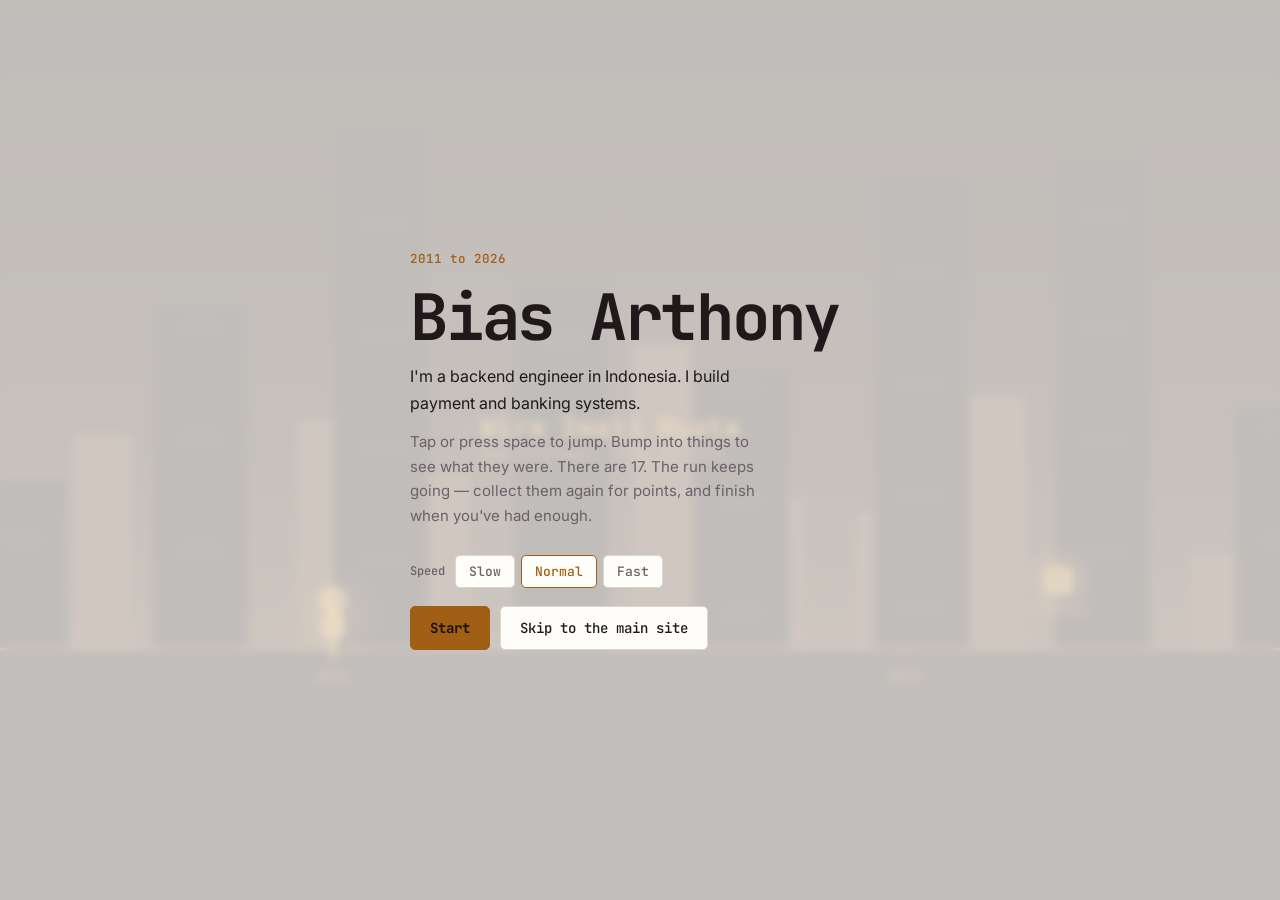
==== commit a4f360fa: "Move DBO and Apollo under RebelWorks; make the run endless with a score DBO and Apollo were in a sep" ====
--- a/game/index.html
+++ b/game/index.html
@@ -37,7 +37,9 @@
       <p class="kick">2011 to 2026</p>
       <h1>Bias Arthony</h1>
       <p class="sub">I'm a backend engineer in Indonesia. I build payment and banking systems.</p>
-      <p class="how">Tap or press space to jump. Bump into things to see what they were. There are <span id="intro-total">17</span>.</p>
+      <p class="how">Tap or press space to jump. Bump into things to see what they were. There are <span
+          id="intro-total">17</span>. The run keeps going — collect them again for points, and finish when you've had
+        enough.</p>
       <div class="speed" role="group" aria-label="Running speed">
         <span class="sp-k">Speed</span>
         <button class="sp" data-s="slow" type="button">Slow</button>
@@ -52,8 +54,10 @@
   </div>
 
   <div id="hud" hidden>
-    <p class="found"><span id="found">0</span><span class="sl">/</span><span id="total">17</span> found<span class="sp-now" id="sp-now"></span></p>
+    <p class="found"><span id="found">0</span><span class="sl">/</span><span id="total">17</span> found<span
+        class="sl">·</span><span id="score">0</span> pts<span class="sp-now" id="sp-now"></span></p>
     <div class="hud-r">
+      <button id="stop" class="ico wide" type="button">Finish</button>
       <button id="slower" class="ico" type="button" aria-label="Slow down">−</button>
       <button id="faster" class="ico" type="button" aria-label="Speed up">+</button>
       <button id="theme" class="ico" type="button" aria-label="Switch theme">◐</button>
@@ -65,7 +69,8 @@
 
   <div id="over" hidden>
     <div class="in">
-      <p class="kick">You found <span id="over-n">0</span>.</p>
+      <p class="kick">You found <span id="over-n">0</span>. Score <span id="over-score">0</span> · best <span
+          id="over-best">0</span>.</p>
       <h2>Here's all of it</h2>
       <div id="over-list"></div>
       <ul class="links">
--- a/game/styles.css
+++ b/game/styles.css
@@ -52,6 +52,7 @@
 .ico{width:34px;height:34px;display:grid;place-items:center;border-radius:5px;border:1px solid var(--line);
   background:color-mix(in srgb,var(--surf) 75%,transparent);color:var(--dim);font-size:15px;cursor:pointer;text-decoration:none;line-height:1}
 .ico:hover{color:var(--acc);border-color:var(--acc)}
+.ico.wide{width:auto;padding:0 10px;font:500 12px var(--mono)}
 
 /* ── collected cards ── */
 #cards{position:absolute;z-index:11;left:50%;transform:translateX(-50%);
